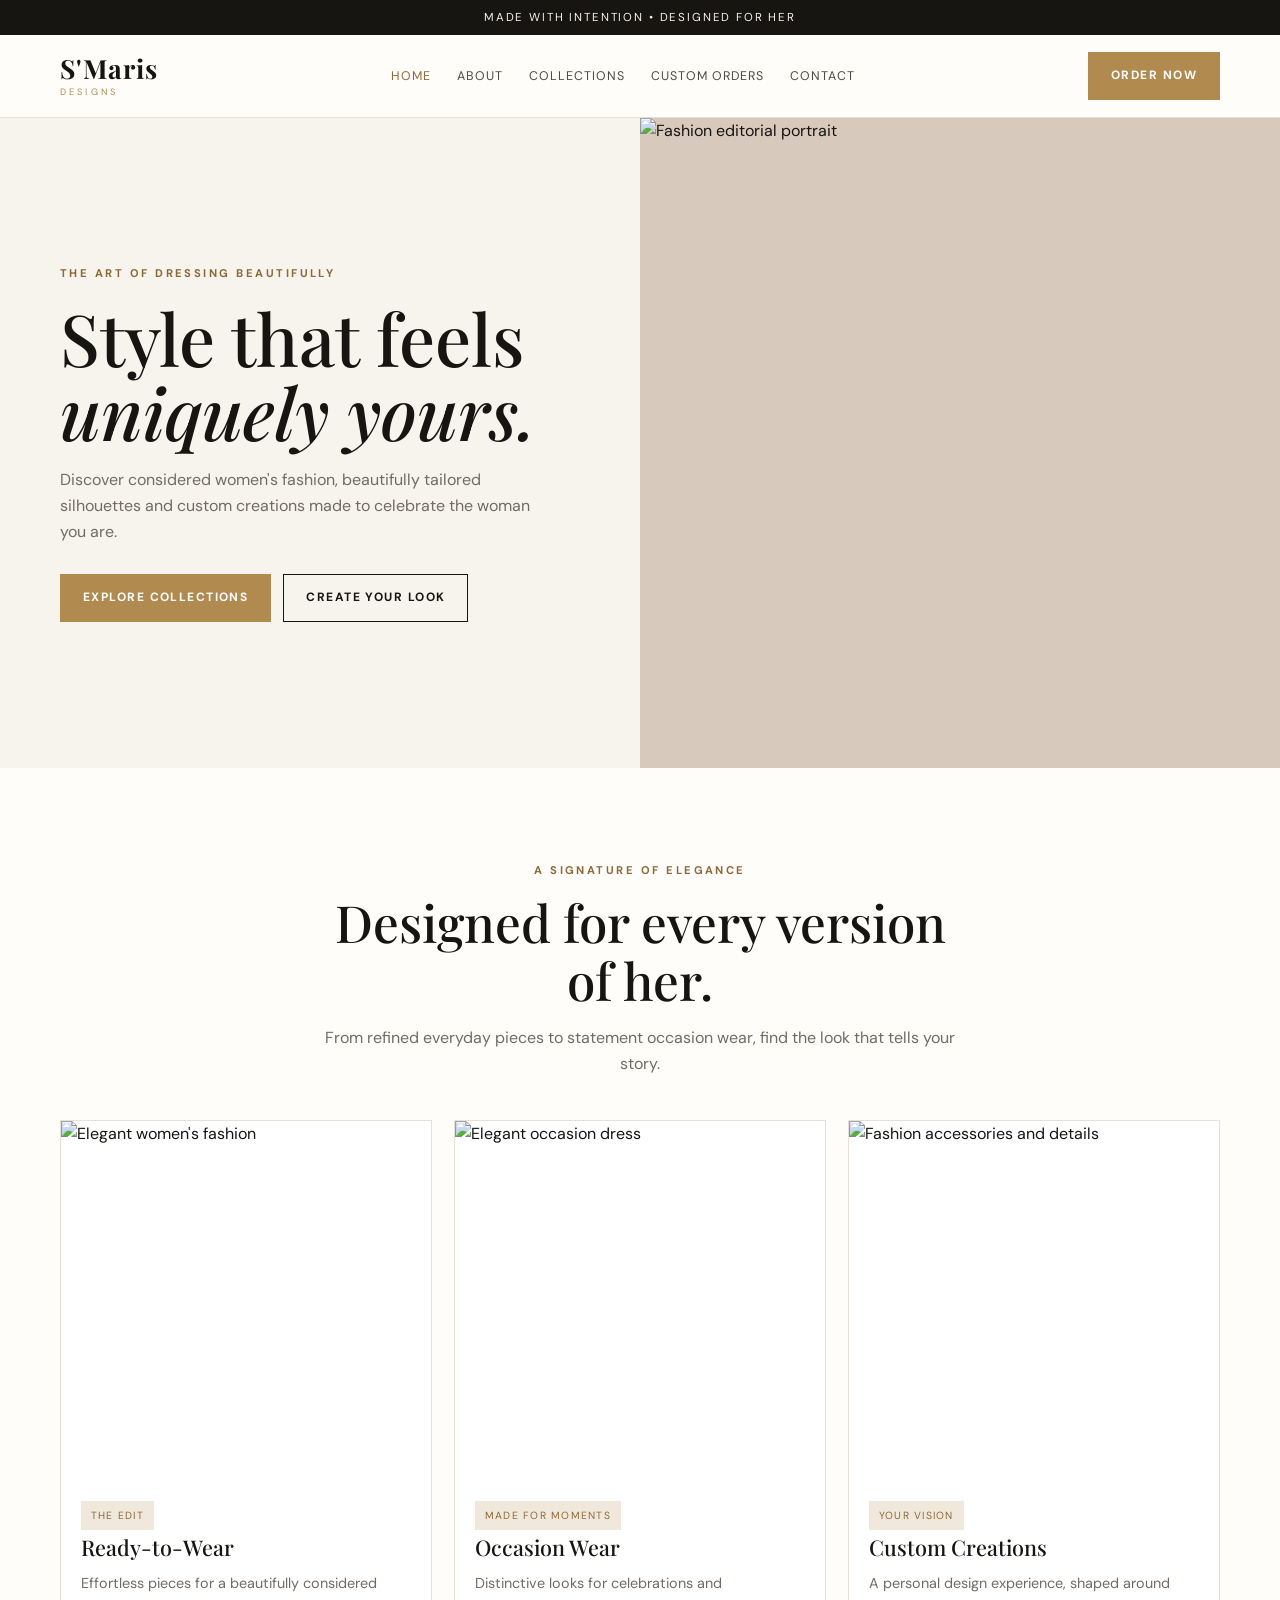
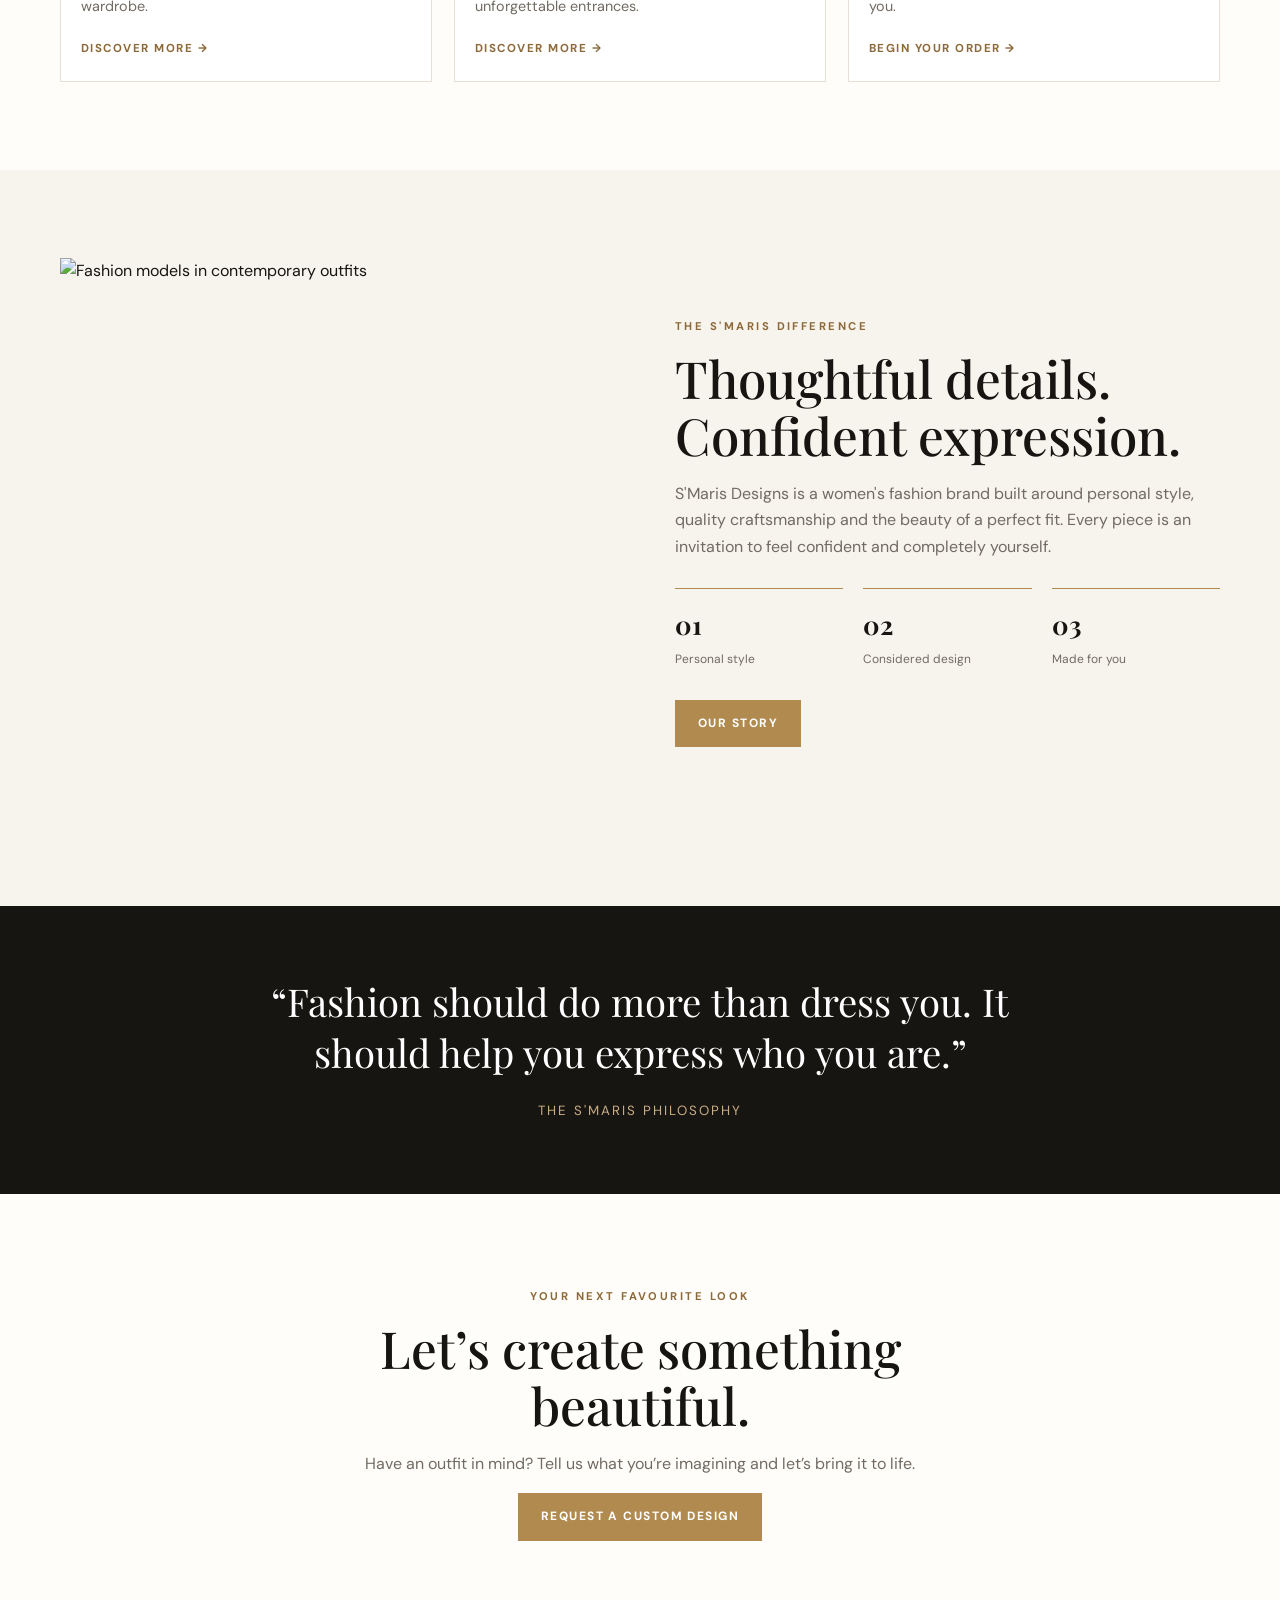
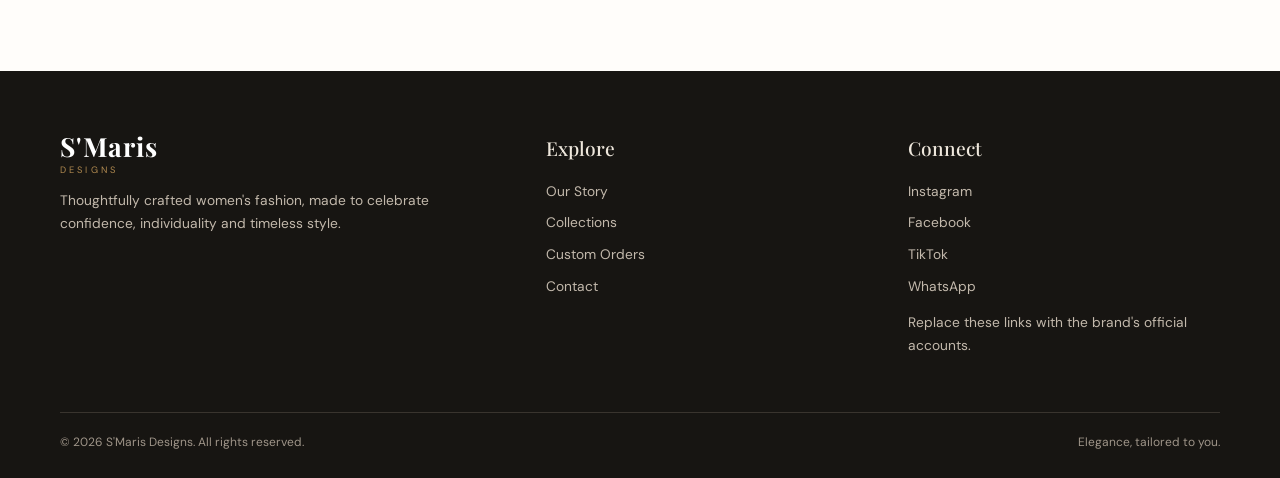
==== smarisdesigns/index.html @ c517f060 "added" ====
<!doctype html><html lang="en"><head><meta charset="utf-8"><meta name="viewport" content="width=device-width, initial-scale=1"><meta name="description" content="S'Maris Designs — elegant women's fashion, thoughtfully made."><title>Home | S'Maris Designs</title><link rel="stylesheet" href="assets/style.css"></head><body><div class="topline">Made with intention • Designed for her</div><header class="header"><div class="container nav-wrap"><a class="brand" href="index.html"><strong>S'Maris</strong><small>DESIGNS</small></a><button class="menu-toggle" aria-label="Open navigation" aria-expanded="false">☰</button><nav class="nav"><a class="active" href="index.html">Home</a><a class="" href="about.html">About</a><a class="" href="collections.html">Collections</a><a class="" href="custom-orders.html">Custom Orders</a><a class="" href="contact.html">Contact</a></nav><a class="btn" href="custom-orders.html">Order Now</a></div></header>
<main>
<section class="hero"><div class="hero-copy"><span class="eyebrow">The art of dressing beautifully</span><h1>Style that feels<br><em>uniquely yours.</em></h1><p>Discover considered women's fashion, beautifully tailored silhouettes and custom creations made to celebrate the woman you are.</p><div class="hero-actions"><a class="btn" href="collections.html">Explore Collections</a><a class="btn btn-outline" href="custom-orders.html">Create Your Look</a></div></div><div class="hero-image"><img src="https://images.unsplash.com/photo-1539109136881-3be0616acf4b?auto=format&fit=crop&w=1200&q=85" alt="Fashion editorial portrait"></div></section>
<section class="section"><div class="container"><div class="section-head"><span class="eyebrow">A signature of elegance</span><h2>Designed for every version of her.</h2><p>From refined everyday pieces to statement occasion wear, find the look that tells your story.</p></div><div class="grid">
<article class="card"><img src="https://images.unsplash.com/photo-1539109136881-3be0616acf4b?auto=format&fit=crop&w=900&q=85" alt="Elegant women's fashion"><div class="card-body"><span class="badge">The edit</span><h3>Ready-to-Wear</h3><p>Effortless pieces for a beautifully considered wardrobe.</p><a class="text-link" href="collections.html">Discover more →</a></div></article>
<article class="card"><img src="https://images.unsplash.com/photo-1595777457583-95e059d581b8?auto=format&fit=crop&w=900&q=85" alt="Elegant occasion dress"><div class="card-body"><span class="badge">Made for moments</span><h3>Occasion Wear</h3><p>Distinctive looks for celebrations and unforgettable entrances.</p><a class="text-link" href="collections.html">Discover more →</a></div></article>
<article class="card"><img src="https://images.unsplash.com/photo-1599643478518-a784e5dc4c8f?auto=format&fit=crop&w=900&q=85" alt="Fashion accessories and details"><div class="card-body"><span class="badge">Your vision</span><h3>Custom Creations</h3><p>A personal design experience, shaped around you.</p><a class="text-link" href="custom-orders.html">Begin your order →</a></div></article>
</div></div></section>
<section class="section soft"><div class="container split"><img src="https://images.unsplash.com/photo-1483985988355-763728e1935b?auto=format&fit=crop&w=1100&q=85" alt="Fashion models in contemporary outfits"><div class="split-copy"><span class="eyebrow">The S'Maris difference</span><h2>Thoughtful details.<br>Confident expression.</h2><p>S'Maris Designs is a women's fashion brand built around personal style, quality craftsmanship and the beauty of a perfect fit. Every piece is an invitation to feel confident and completely yourself.</p><div class="stats"><div class="stat"><strong>01</strong><span>Personal style</span></div><div class="stat"><strong>02</strong><span>Considered design</span></div><div class="stat"><strong>03</strong><span>Made for you</span></div></div><p style="margin-top:28px"><a class="btn" href="about.html">Our Story</a></p></div></div></section>
<section class="quote"><blockquote>“Fashion should do more than dress you. It should help you express who you are.”</blockquote><small>The S'Maris philosophy</small></section>
<section class="section"><div class="container section-head"><span class="eyebrow">Your next favourite look</span><h2>Let’s create something beautiful.</h2><p>Have an outfit in mind? Tell us what you’re imagining and let’s bring it to life.</p><a class="btn" href="custom-orders.html">Request a Custom Design</a></div></section>
</main><footer class="footer"><div class="container"><div class="footer-grid"><div><a class="brand" href="index.html"><strong style="color:#fff">S'Maris</strong><small>DESIGNS</small></a><p>Thoughtfully crafted women's fashion, made to celebrate confidence, individuality and timeless style.</p></div><div><h4>Explore</h4><div class="footer-links"><a href="about.html">Our Story</a><a href="collections.html">Collections</a><a href="custom-orders.html">Custom Orders</a><a href="contact.html">Contact</a></div></div><div><h4>Connect</h4><div class="footer-links"><a href="https://instagram.com/" target="_blank" rel="noreferrer">Instagram</a><a href="https://facebook.com/" target="_blank" rel="noreferrer">Facebook</a><a href="https://tiktok.com/" target="_blank" rel="noreferrer">TikTok</a><a href="https://wa.me/" target="_blank" rel="noreferrer">WhatsApp</a></div><p>Replace these links with the brand's official accounts.</p></div></div><div class="footer-bottom"><span>© <span data-year></span> S'Maris Designs. All rights reserved.</span><span>Elegance, tailored to you.</span></div></div></footer><div class="mobile-cta"><a class="btn" href="custom-orders.html">Start a Custom Order</a></div><script src="assets/script.js"></script></body></html>
---- smarisdesigns/assets/style.css ----
@import url('https://fonts.googleapis.com/css2?family=DM+Sans:wght@400;500;600;700&family=Playfair+Display:wght@500;600;700&display=swap');
:root{--ink:#171512;--muted:#716b63;--gold:#b18a50;--gold-dark:#8d6938;--cream:#f7f3ed;--paper:#fffdfa;--line:#e8e0d5;--rose:#e9d9d1}
*{box-sizing:border-box}html{scroll-behavior:smooth}body{margin:0;background:var(--paper);color:var(--ink);font-family:'DM Sans',sans-serif;line-height:1.65}a{color:inherit;text-decoration:none}img{display:block;width:100%;object-fit:cover}button,input,select,textarea{font:inherit}.container{width:min(1160px,calc(100% - 40px));margin:auto}.topline{background:var(--ink);color:#f8f2e9;text-align:center;padding:8px 15px;font-size:.72rem;letter-spacing:.16em;text-transform:uppercase}.header{position:sticky;top:0;z-index:20;background:rgba(255,253,250,.96);backdrop-filter:blur(12px);border-bottom:1px solid var(--line)}.nav-wrap{min-height:82px;display:flex;align-items:center;justify-content:space-between;gap:24px}.brand{display:flex;flex-direction:column;line-height:1}.brand strong{font-family:'Playfair Display',serif;font-size:1.65rem;letter-spacing:.04em}.brand small{font-size:.58rem;letter-spacing:.34em;text-transform:uppercase;color:var(--gold);margin-top:7px}.nav{display:flex;align-items:center;gap:26px}.nav a{font-size:.78rem;letter-spacing:.08em;text-transform:uppercase;color:#4e4942}.nav a:hover,.nav a.active{color:var(--gold-dark)}.btn{display:inline-flex;align-items:center;justify-content:center;padding:13px 22px;background:var(--gold);color:white;border:1px solid var(--gold);font-size:.75rem;font-weight:700;letter-spacing:.12em;text-transform:uppercase;transition:.2s;cursor:pointer}.btn:hover{background:var(--gold-dark);border-color:var(--gold-dark);transform:translateY(-1px)}.btn-outline{background:transparent;color:var(--ink);border-color:var(--ink)}.btn-outline:hover{color:white}.menu-toggle{display:none;background:none;border:0;font-size:1.5rem}.hero{min-height:650px;display:grid;grid-template-columns:1fr 1fr;background:var(--cream)}.hero-copy{display:flex;flex-direction:column;justify-content:center;padding:80px max(40px,calc((100vw - 1160px)/2)) 80px max(40px,calc((100vw - 1160px)/2));padding-right:45px}.eyebrow{color:var(--gold-dark);font-size:.7rem;font-weight:700;letter-spacing:.22em;text-transform:uppercase}.hero h1,.page-hero h1{font-family:'Playfair Display',serif;font-weight:500;font-size:clamp(3rem,5.6vw,5.8rem);line-height:1.03;margin:18px 0}.hero p{max-width:480px;color:var(--muted);font-size:1rem;margin:0 0 28px}.hero-image{min-height:650px;background:#d8c9bd}.hero-image img{height:100%;min-height:650px}.hero-actions{display:flex;gap:12px;flex-wrap:wrap}.section{padding:88px 0}.section.soft{background:var(--cream)}.section-head{text-align:center;max-width:650px;margin:0 auto 42px}.section-head h2,.split-copy h2{font-family:'Playfair Display',serif;font-size:clamp(2.2rem,4vw,3.4rem);font-weight:500;line-height:1.12;margin:12px 0}.section-head p,.muted{color:var(--muted)}.grid{display:grid;grid-template-columns:repeat(3,1fr);gap:22px}.card{background:white;border:1px solid var(--line)}.card img{height:360px}.card-body{padding:20px}.card h3{font-family:'Playfair Display',serif;font-size:1.35rem;font-weight:500;margin:0 0 6px}.card p{color:var(--muted);font-size:.9rem;margin:0 0 15px}.text-link{font-size:.72rem;text-transform:uppercase;letter-spacing:.13em;font-weight:700;color:var(--gold-dark)}.split{display:grid;grid-template-columns:1fr 1fr;gap:70px;align-items:center}.split img{height:560px}.split-copy p{color:var(--muted)}.stats{display:grid;grid-template-columns:repeat(3,1fr);gap:20px;margin-top:28px}.stat{border-top:1px solid var(--gold);padding-top:14px}.stat strong{display:block;font-family:'Playfair Display',serif;font-size:1.6rem}.stat span{font-size:.75rem;color:var(--muted)}.quote{background:var(--ink);color:#fff;padding:70px 25px;text-align:center}.quote blockquote{max-width:800px;margin:0 auto 18px;font-family:'Playfair Display',serif;font-size:clamp(1.6rem,3vw,2.5rem);line-height:1.35}.quote small{color:#c9ad83;letter-spacing:.15em;text-transform:uppercase}.page-hero{padding:100px 20px;background:var(--cream);text-align:center}.page-hero h1{font-size:clamp(2.8rem,5vw,4.7rem);margin:12px 0}.page-hero p{max-width:650px;margin:auto;color:var(--muted)}.filters{display:flex;justify-content:center;gap:10px;flex-wrap:wrap;margin:0 0 34px}.filter{padding:9px 15px;border:1px solid var(--line);background:white;color:var(--muted);font-size:.72rem;letter-spacing:.08em;text-transform:uppercase;cursor:pointer}.filter.active,.filter:hover{background:var(--ink);color:white;border-color:var(--ink)}.form-shell{max-width:850px;margin:auto;background:white;border:1px solid var(--line);padding:clamp(24px,5vw,48px)}.form-grid{display:grid;grid-template-columns:1fr 1fr;gap:18px}.field{display:flex;flex-direction:column;gap:7px}.field.full{grid-column:1/-1}.field label{font-size:.76rem;font-weight:700;letter-spacing:.05em}.field input,.field select,.field textarea{width:100%;border:1px solid #dcd4c9;background:#fffdfa;padding:13px;color:var(--ink);outline:none}.field input:focus,.field select:focus,.field textarea:focus{border-color:var(--gold)}.field textarea{min-height:130px;resize:vertical}.hint{font-size:.76rem;color:var(--muted)}.notice{padding:14px 16px;background:var(--cream);border-left:3px solid var(--gold);font-size:.84rem;color:var(--muted);margin:20px 0}.contact-grid{display:grid;grid-template-columns:.85fr 1.15fr;gap:55px}.contact-item{padding:18px 0;border-bottom:1px solid var(--line)}.contact-item strong{display:block;font-family:'Playfair Display',serif;font-size:1.2rem}.contact-item span{color:var(--muted);font-size:.9rem}.footer{background:#171512;color:#eee7dc;padding:62px 0 25px}.footer-grid{display:grid;grid-template-columns:1.4fr 1fr 1fr;gap:50px}.footer p,.footer a{color:#c3b9ac;font-size:.86rem}.footer h4{font-family:'Playfair Display',serif;font-size:1.2rem;font-weight:500;margin:0 0 15px}.footer-links{display:grid;gap:9px}.footer-bottom{border-top:1px solid #39342e;margin-top:42px;padding-top:20px;display:flex;justify-content:space-between;gap:20px;color:#9f9589;font-size:.75rem}.badge{display:inline-block;padding:6px 10px;background:#f1e8dc;color:var(--gold-dark);font-size:.65rem;letter-spacing:.12em;text-transform:uppercase}.gallery-grid{columns:3;column-gap:18px}.gallery-grid img{margin-bottom:18px;break-inside:avoid}.empty-state{display:none;text-align:center;color:var(--muted);padding:30px}.mobile-cta{display:none}
@media(max-width:850px){.nav{gap:14px}.nav a{font-size:.68rem}.nav-wrap>.btn{display:none}.hero{grid-template-columns:1fr}.hero-copy{padding:70px 30px}.hero-image,.hero-image img{min-height:470px;height:470px}.split{gap:35px}.grid{grid-template-columns:repeat(2,1fr)}.contact-grid{gap:30px}}
@media(max-width:650px){.container{width:min(100% - 30px,1160px)}.nav-wrap{min-height:70px}.menu-toggle{display:block}.nav{display:none;position:absolute;top:70px;left:0;right:0;background:var(--paper);padding:22px 25px 28px;border-bottom:1px solid var(--line);flex-direction:column;align-items:flex-start}.nav.open{display:flex}.nav a{font-size:.8rem}.hero-copy{padding:60px 25px}.hero-image,.hero-image img{min-height:390px;height:390px}.section{padding:65px 0}.grid{grid-template-columns:1fr}.card img{height:420px}.split,.contact-grid{grid-template-columns:1fr}.split img{height:420px}.stats{gap:10px}.stat strong{font-size:1.25rem}.form-grid{grid-template-columns:1fr}.field.full{grid-column:auto}.page-hero{padding:75px 20px}.footer-grid{grid-template-columns:1fr;gap:28px}.footer-bottom{flex-direction:column}.gallery-grid{columns:2}.mobile-cta{display:block;position:fixed;bottom:0;left:0;right:0;z-index:15;background:rgba(255,253,250,.96);padding:10px 15px;border-top:1px solid var(--line)}.mobile-cta .btn{width:100%}body{padding-bottom:65px}}
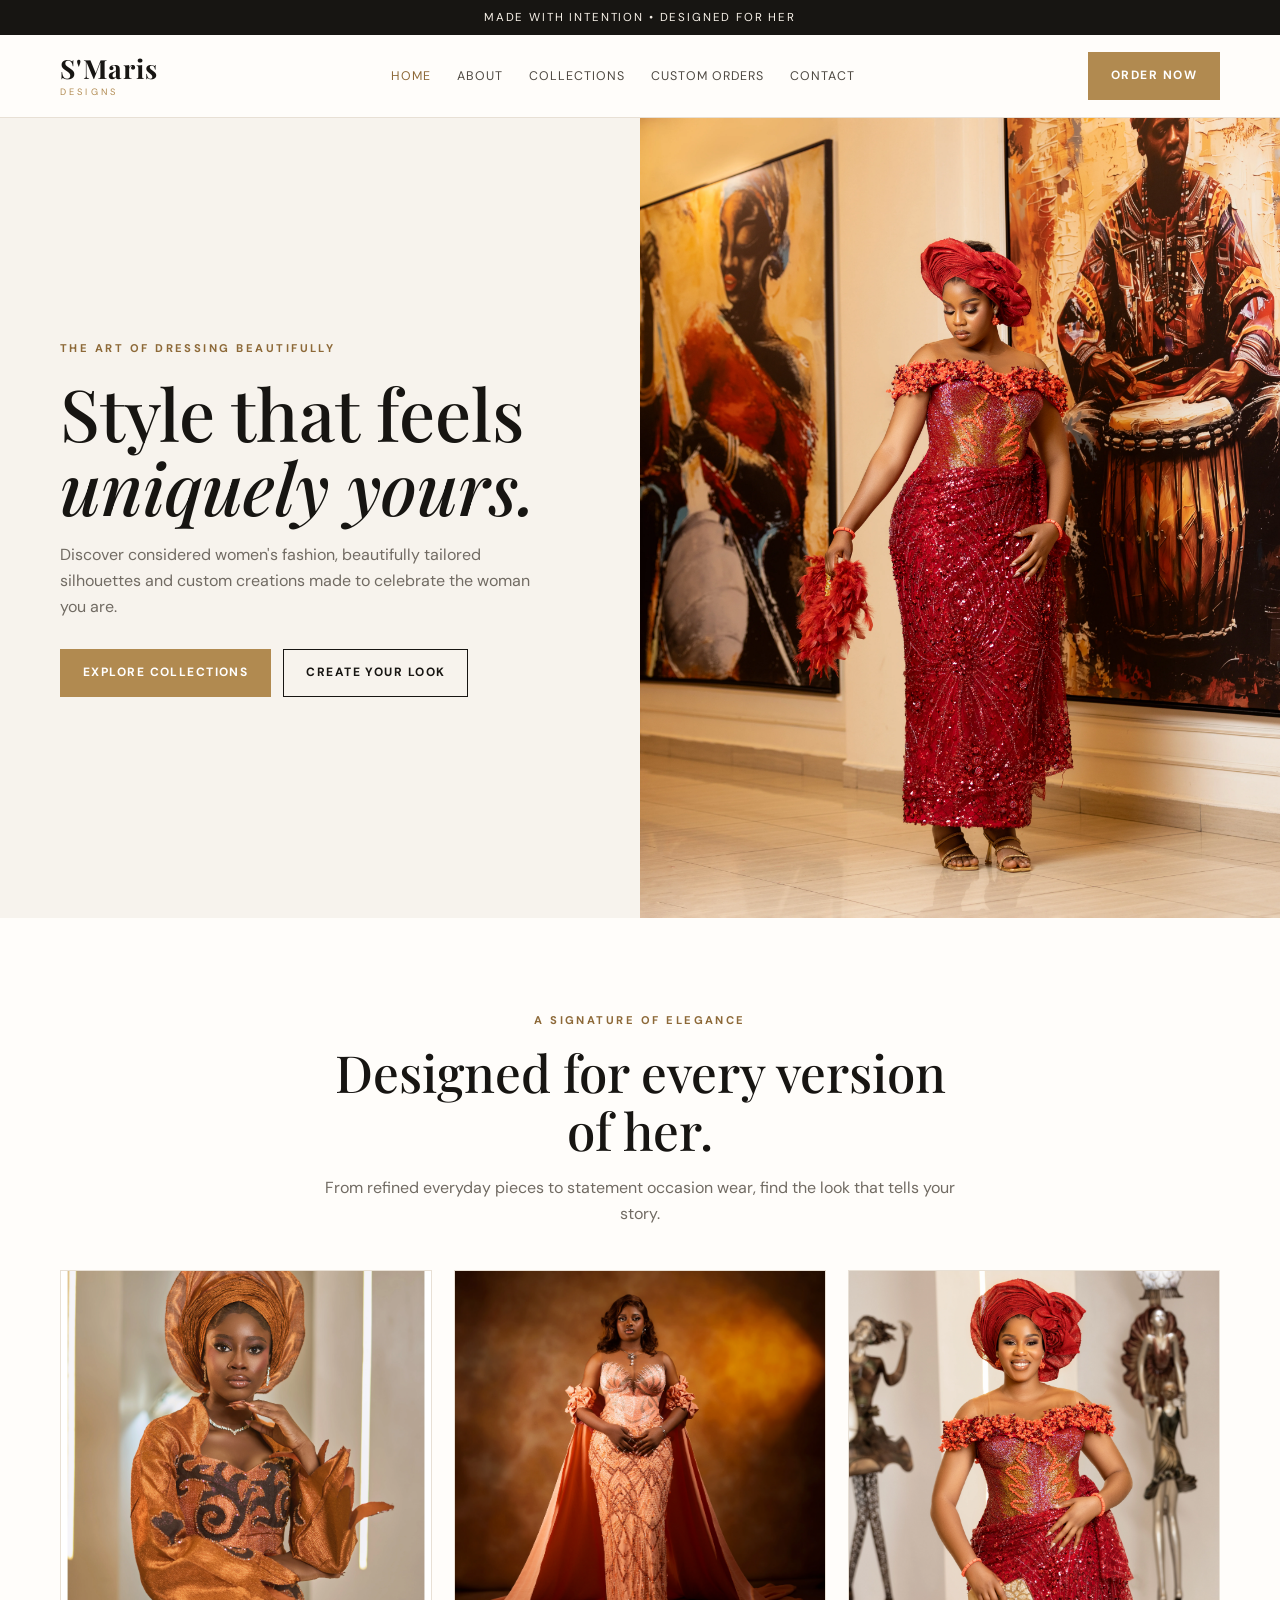
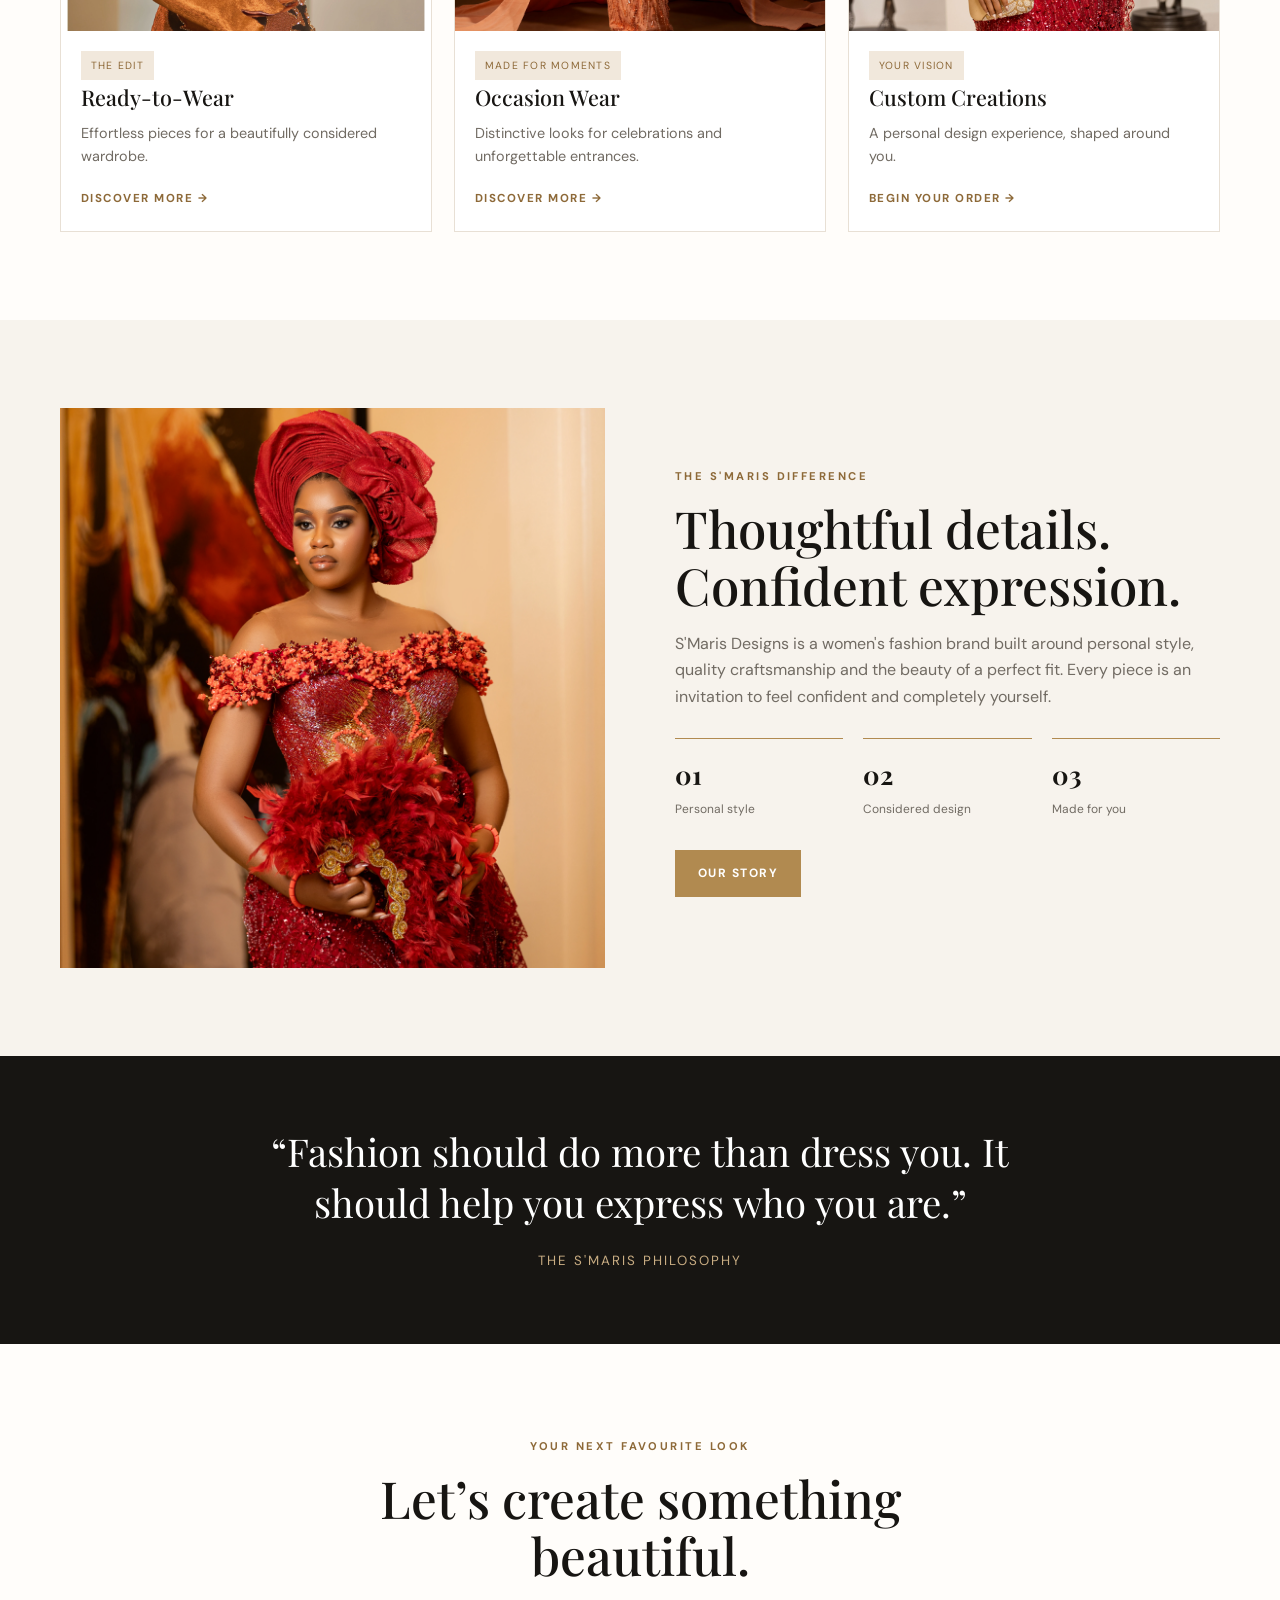
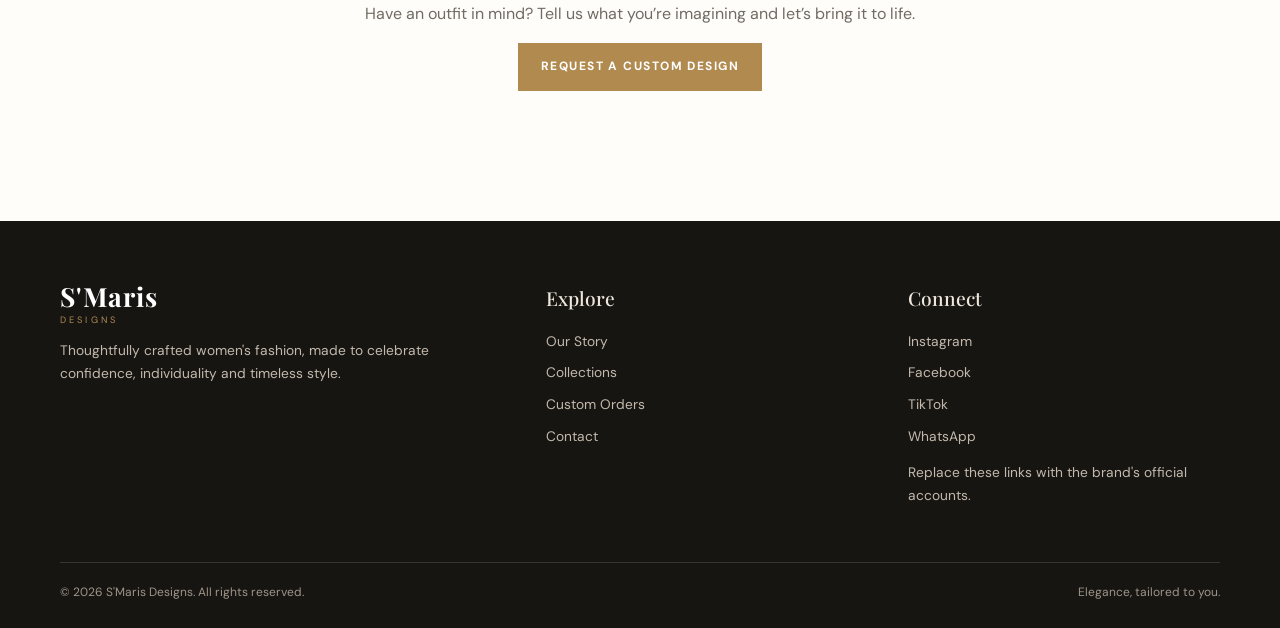
==== commit 1d26395e: "added" ====
--- a/smarisdesigns/index.html
+++ b/smarisdesigns/index.html
@@ -1,12 +1,137 @@
-<!doctype html><html lang="en"><head><meta charset="utf-8"><meta name="viewport" content="width=device-width, initial-scale=1"><meta name="description" content="S'Maris Designs — elegant women's fashion, thoughtfully made."><title>Home | S'Maris Designs</title><link rel="stylesheet" href="assets/style.css"></head><body><div class="topline">Made with intention • Designed for her</div><header class="header"><div class="container nav-wrap"><a class="brand" href="index.html"><strong>S'Maris</strong><small>DESIGNS</small></a><button class="menu-toggle" aria-label="Open navigation" aria-expanded="false">☰</button><nav class="nav"><a class="active" href="index.html">Home</a><a class="" href="about.html">About</a><a class="" href="collections.html">Collections</a><a class="" href="custom-orders.html">Custom Orders</a><a class="" href="contact.html">Contact</a></nav><a class="btn" href="custom-orders.html">Order Now</a></div></header>
-<main>
-<section class="hero"><div class="hero-copy"><span class="eyebrow">The art of dressing beautifully</span><h1>Style that feels<br><em>uniquely yours.</em></h1><p>Discover considered women's fashion, beautifully tailored silhouettes and custom creations made to celebrate the woman you are.</p><div class="hero-actions"><a class="btn" href="collections.html">Explore Collections</a><a class="btn btn-outline" href="custom-orders.html">Create Your Look</a></div></div><div class="hero-image"><img src="https://images.unsplash.com/photo-1539109136881-3be0616acf4b?auto=format&fit=crop&w=1200&q=85" alt="Fashion editorial portrait"></div></section>
-<section class="section"><div class="container"><div class="section-head"><span class="eyebrow">A signature of elegance</span><h2>Designed for every version of her.</h2><p>From refined everyday pieces to statement occasion wear, find the look that tells your story.</p></div><div class="grid">
-<article class="card"><img src="https://images.unsplash.com/photo-1539109136881-3be0616acf4b?auto=format&fit=crop&w=900&q=85" alt="Elegant women's fashion"><div class="card-body"><span class="badge">The edit</span><h3>Ready-to-Wear</h3><p>Effortless pieces for a beautifully considered wardrobe.</p><a class="text-link" href="collections.html">Discover more →</a></div></article>
-<article class="card"><img src="https://images.unsplash.com/photo-1595777457583-95e059d581b8?auto=format&fit=crop&w=900&q=85" alt="Elegant occasion dress"><div class="card-body"><span class="badge">Made for moments</span><h3>Occasion Wear</h3><p>Distinctive looks for celebrations and unforgettable entrances.</p><a class="text-link" href="collections.html">Discover more →</a></div></article>
-<article class="card"><img src="https://images.unsplash.com/photo-1599643478518-a784e5dc4c8f?auto=format&fit=crop&w=900&q=85" alt="Fashion accessories and details"><div class="card-body"><span class="badge">Your vision</span><h3>Custom Creations</h3><p>A personal design experience, shaped around you.</p><a class="text-link" href="custom-orders.html">Begin your order →</a></div></article>
-</div></div></section>
-<section class="section soft"><div class="container split"><img src="https://images.unsplash.com/photo-1483985988355-763728e1935b?auto=format&fit=crop&w=1100&q=85" alt="Fashion models in contemporary outfits"><div class="split-copy"><span class="eyebrow">The S'Maris difference</span><h2>Thoughtful details.<br>Confident expression.</h2><p>S'Maris Designs is a women's fashion brand built around personal style, quality craftsmanship and the beauty of a perfect fit. Every piece is an invitation to feel confident and completely yourself.</p><div class="stats"><div class="stat"><strong>01</strong><span>Personal style</span></div><div class="stat"><strong>02</strong><span>Considered design</span></div><div class="stat"><strong>03</strong><span>Made for you</span></div></div><p style="margin-top:28px"><a class="btn" href="about.html">Our Story</a></p></div></div></section>
-<section class="quote"><blockquote>“Fashion should do more than dress you. It should help you express who you are.”</blockquote><small>The S'Maris philosophy</small></section>
-<section class="section"><div class="container section-head"><span class="eyebrow">Your next favourite look</span><h2>Let’s create something beautiful.</h2><p>Have an outfit in mind? Tell us what you’re imagining and let’s bring it to life.</p><a class="btn" href="custom-orders.html">Request a Custom Design</a></div></section>
-</main><footer class="footer"><div class="container"><div class="footer-grid"><div><a class="brand" href="index.html"><strong style="color:#fff">S'Maris</strong><small>DESIGNS</small></a><p>Thoughtfully crafted women's fashion, made to celebrate confidence, individuality and timeless style.</p></div><div><h4>Explore</h4><div class="footer-links"><a href="about.html">Our Story</a><a href="collections.html">Collections</a><a href="custom-orders.html">Custom Orders</a><a href="contact.html">Contact</a></div></div><div><h4>Connect</h4><div class="footer-links"><a href="https://instagram.com/" target="_blank" rel="noreferrer">Instagram</a><a href="https://facebook.com/" target="_blank" rel="noreferrer">Facebook</a><a href="https://tiktok.com/" target="_blank" rel="noreferrer">TikTok</a><a href="https://wa.me/" target="_blank" rel="noreferrer">WhatsApp</a></div><p>Replace these links with the brand's official accounts.</p></div></div><div class="footer-bottom"><span>© <span data-year></span> S'Maris Designs. All rights reserved.</span><span>Elegance, tailored to you.</span></div></div></footer><div class="mobile-cta"><a class="btn" href="custom-orders.html">Start a Custom Order</a></div><script src="assets/script.js"></script></body></html>+<!doctype html>
+<html lang="en">
+
+<head>
+    <meta charset="utf-8">
+    <meta name="viewport" content="width=device-width, initial-scale=1">
+    <meta name="description" content="S'Maris Designs — elegant women's fashion, thoughtfully made.">
+    <title>Home | S'Maris Designs</title>
+    <link rel="stylesheet" href="assets/style.css">
+     <script src="assets/script.js" defer></script>
+</head>
+
+<body>
+    <div class="topline">Made with intention • Designed for her</div>
+    <header class="header">
+        <div class="container nav-wrap"><a class="brand"
+                href="index.html"><strong>S'Maris</strong><small>DESIGNS</small></a><button class="menu-toggle"
+                aria-label="Open navigation" aria-expanded="false">☰</button>
+            <nav class="nav"><a class="active" href="index.html">Home</a><a class="" href="about.html">About</a><a
+                    class="" href="collections.html">Collections</a><a class="" href="custom-orders.html">Custom
+                    Orders</a><a class="" href="contact.html">Contact</a></nav><a class="btn"
+                href="custom-orders.html">Order Now</a>
+        </div>
+    </header>
+    <main>
+        <section class="hero">
+            <div class="hero-copy"><span class="eyebrow">The art of dressing beautifully</span>
+                <h1>Style that feels<br><em>uniquely yours.</em></h1>
+                <p>Discover considered women's fashion, beautifully tailored silhouettes and custom creations made to
+                    celebrate the woman you are.</p>
+                <div class="hero-actions"><a class="btn" href="collections.html">Explore Collections</a><a
+                        class="btn btn-outline" href="custom-orders.html">Create Your Look</a></div>
+            </div>
+            <div class="hero-image"><img
+                    src="images/KELV7002.webp"
+                    alt="Fashion editorial portrait"></div>
+        </section>
+        <section class="section">
+            <div class="container">
+                <div class="section-head"><span class="eyebrow">A signature of elegance</span>
+                    <h2>Designed for every version of her.</h2>
+                    <p>From refined everyday pieces to statement occasion wear, find the look that tells your story.</p>
+                </div>
+                <div class="grid">
+                    <article class="card"><img
+                            src="images/IMG_8133.webp"
+                            alt="Elegant women's fashion">
+                        <div class="card-body"><span class="badge">The edit</span>
+                            <h3>Ready-to-Wear</h3>
+                            <p>Effortless pieces for a beautifully considered wardrobe.</p><a class="text-link"
+                                href="collections.html">Discover more →</a>
+                        </div>
+                    </article>
+                    <article class="card"><img
+                            src="images/IMG_7005.webp"
+                            alt="Elegant occasion dress">
+                        <div class="card-body"><span class="badge">Made for moments</span>
+                            <h3>Occasion Wear</h3>
+                            <p>Distinctive looks for celebrations and unforgettable entrances.</p><a class="text-link"
+                                href="collections.html">Discover more →</a>
+                        </div>
+                    </article>
+                    <article class="card"><img
+                            src="images/KELV7092.webp"
+                            alt="Fashion accessories and details">
+                        <div class="card-body"><span class="badge">Your vision</span>
+                            <h3>Custom Creations</h3>
+                            <p>A personal design experience, shaped around you.</p><a class="text-link"
+                                href="custom-orders.html">Begin your order →</a>
+                        </div>
+                    </article>
+                </div>
+            </div>
+        </section>
+        <section class="section soft">
+            <div class="container split"><img
+                    src="images/KELV6989.webp"
+                    alt="Fashion models in contemporary outfits">
+                <div class="split-copy"><span class="eyebrow">The S'Maris difference</span>
+                    <h2>Thoughtful details.<br>Confident expression.</h2>
+                    <p>S'Maris Designs is a women's fashion brand built around personal style, quality craftsmanship and
+                        the beauty of a perfect fit. Every piece is an invitation to feel confident and completely
+                        yourself.</p>
+                    <div class="stats">
+                        <div class="stat"><strong>01</strong><span>Personal style</span></div>
+                        <div class="stat"><strong>02</strong><span>Considered design</span></div>
+                        <div class="stat"><strong>03</strong><span>Made for you</span></div>
+                    </div>
+                    <p style="margin-top:28px"><a class="btn" href="about.html">Our Story</a></p>
+                </div>
+            </div>
+        </section>
+        <section class="quote">
+            <blockquote>“Fashion should do more than dress you. It should help you express who you are.”</blockquote>
+            <small>The S'Maris philosophy</small>
+        </section>
+        <section class="section">
+            <div class="container section-head"><span class="eyebrow">Your next favourite look</span>
+                <h2>Let’s create something beautiful.</h2>
+                <p>Have an outfit in mind? Tell us what you’re imagining and let’s bring it to life.</p><a class="btn"
+                    href="custom-orders.html">Request a Custom Design</a>
+            </div>
+        </section>
+    </main>
+    <footer class="footer">
+        <div class="container">
+            <div class="footer-grid">
+                <div><a class="brand" href="index.html"><strong
+                            style="color:#fff">S'Maris</strong><small>DESIGNS</small></a>
+                    <p>Thoughtfully crafted women's fashion, made to celebrate confidence, individuality and timeless
+                        style.</p>
+                </div>
+                <div>
+                    <h4>Explore</h4>
+                    <div class="footer-links"><a href="about.html">Our Story</a><a
+                            href="collections.html">Collections</a><a href="custom-orders.html">Custom Orders</a><a
+                            href="contact.html">Contact</a></div>
+                </div>
+                <div>
+                    <h4>Connect</h4>
+                    <div class="footer-links"><a href="https://instagram.com/" target="_blank"
+                            rel="noreferrer">Instagram</a><a href="https://facebook.com/" target="_blank"
+                            rel="noreferrer">Facebook</a><a href="https://tiktok.com/" target="_blank"
+                            rel="noreferrer">TikTok</a><a href="https://wa.me/" target="_blank"
+                            rel="noreferrer">WhatsApp</a></div>
+                    <p>Replace these links with the brand's official accounts.</p>
+                </div>
+            </div>
+            <div class="footer-bottom"><span>© <span data-year></span> S'Maris Designs. All rights
+                    reserved.</span><span>Elegance, tailored to you.</span></div>
+        </div>
+    </footer>
+    <div class="mobile-cta"><a class="btn" href="custom-orders.html">Start a Custom Order</a></div>
+   
+</body>
+
+</html>
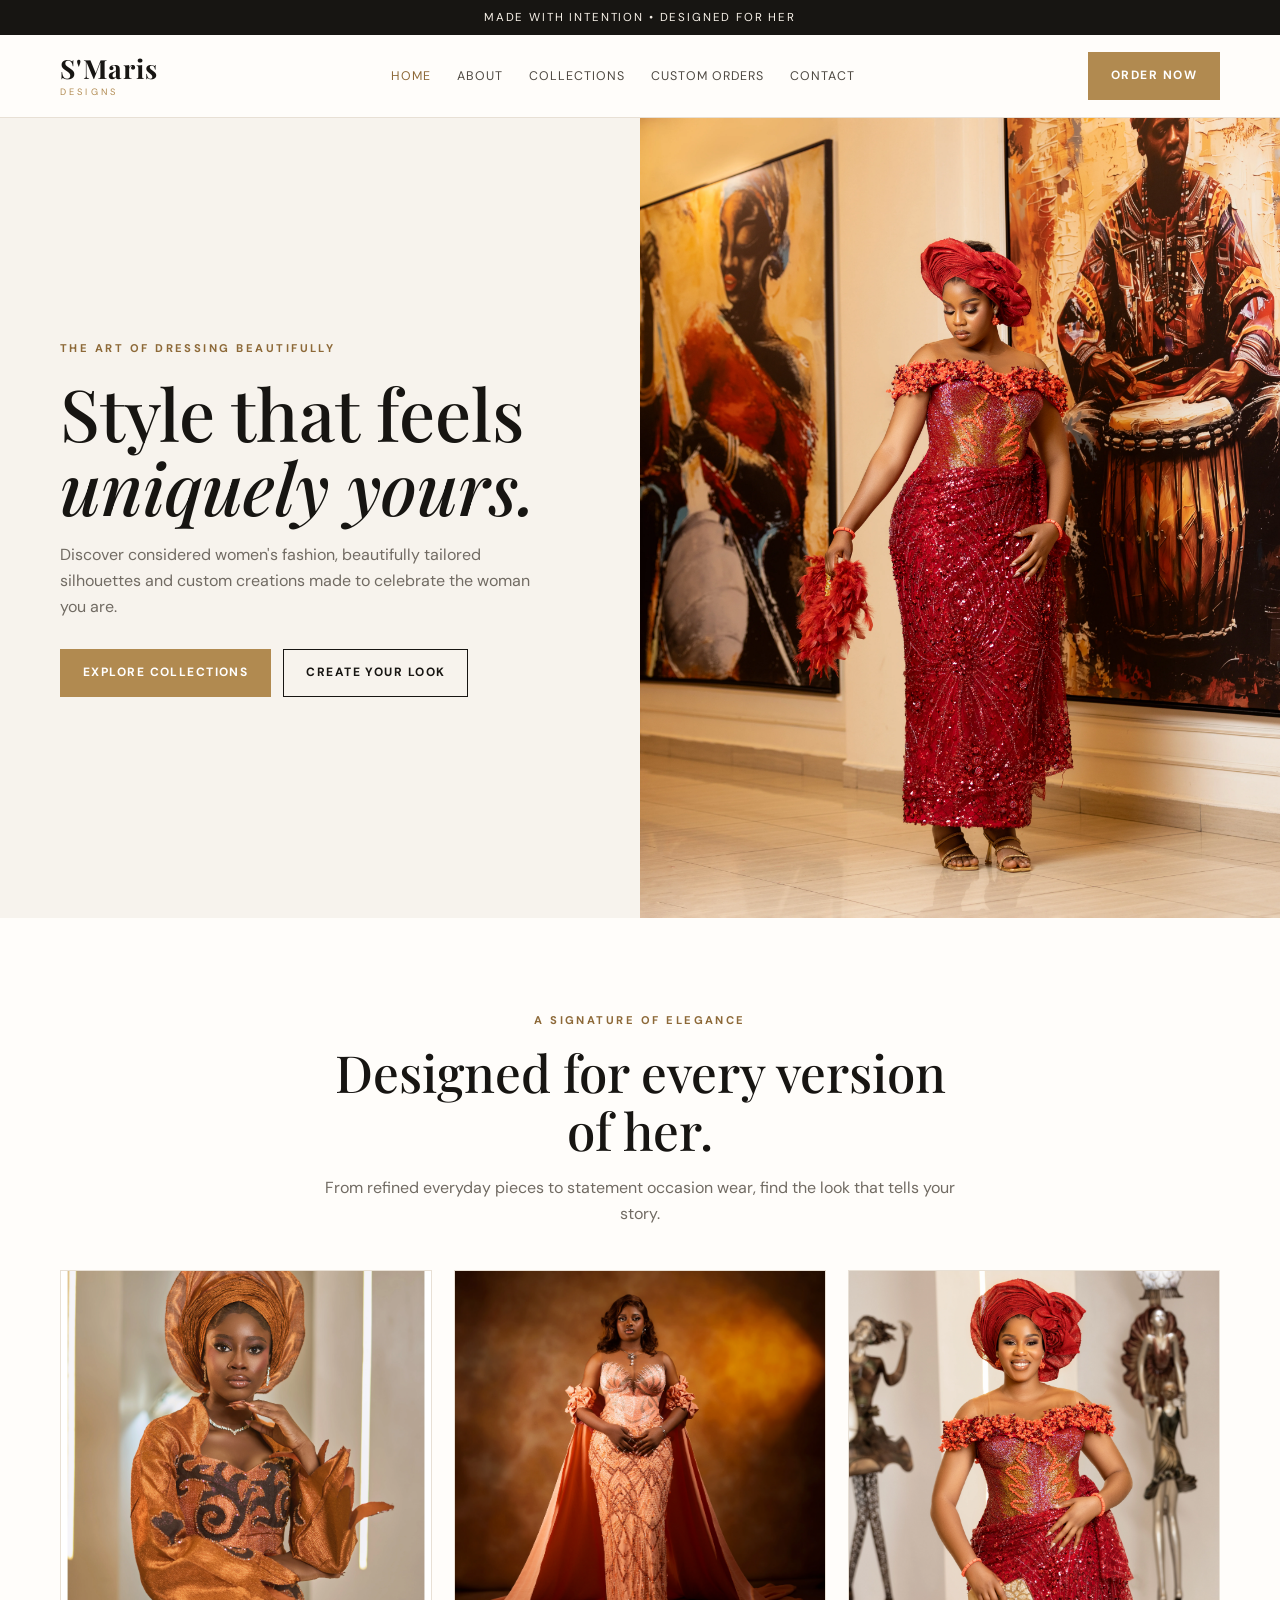
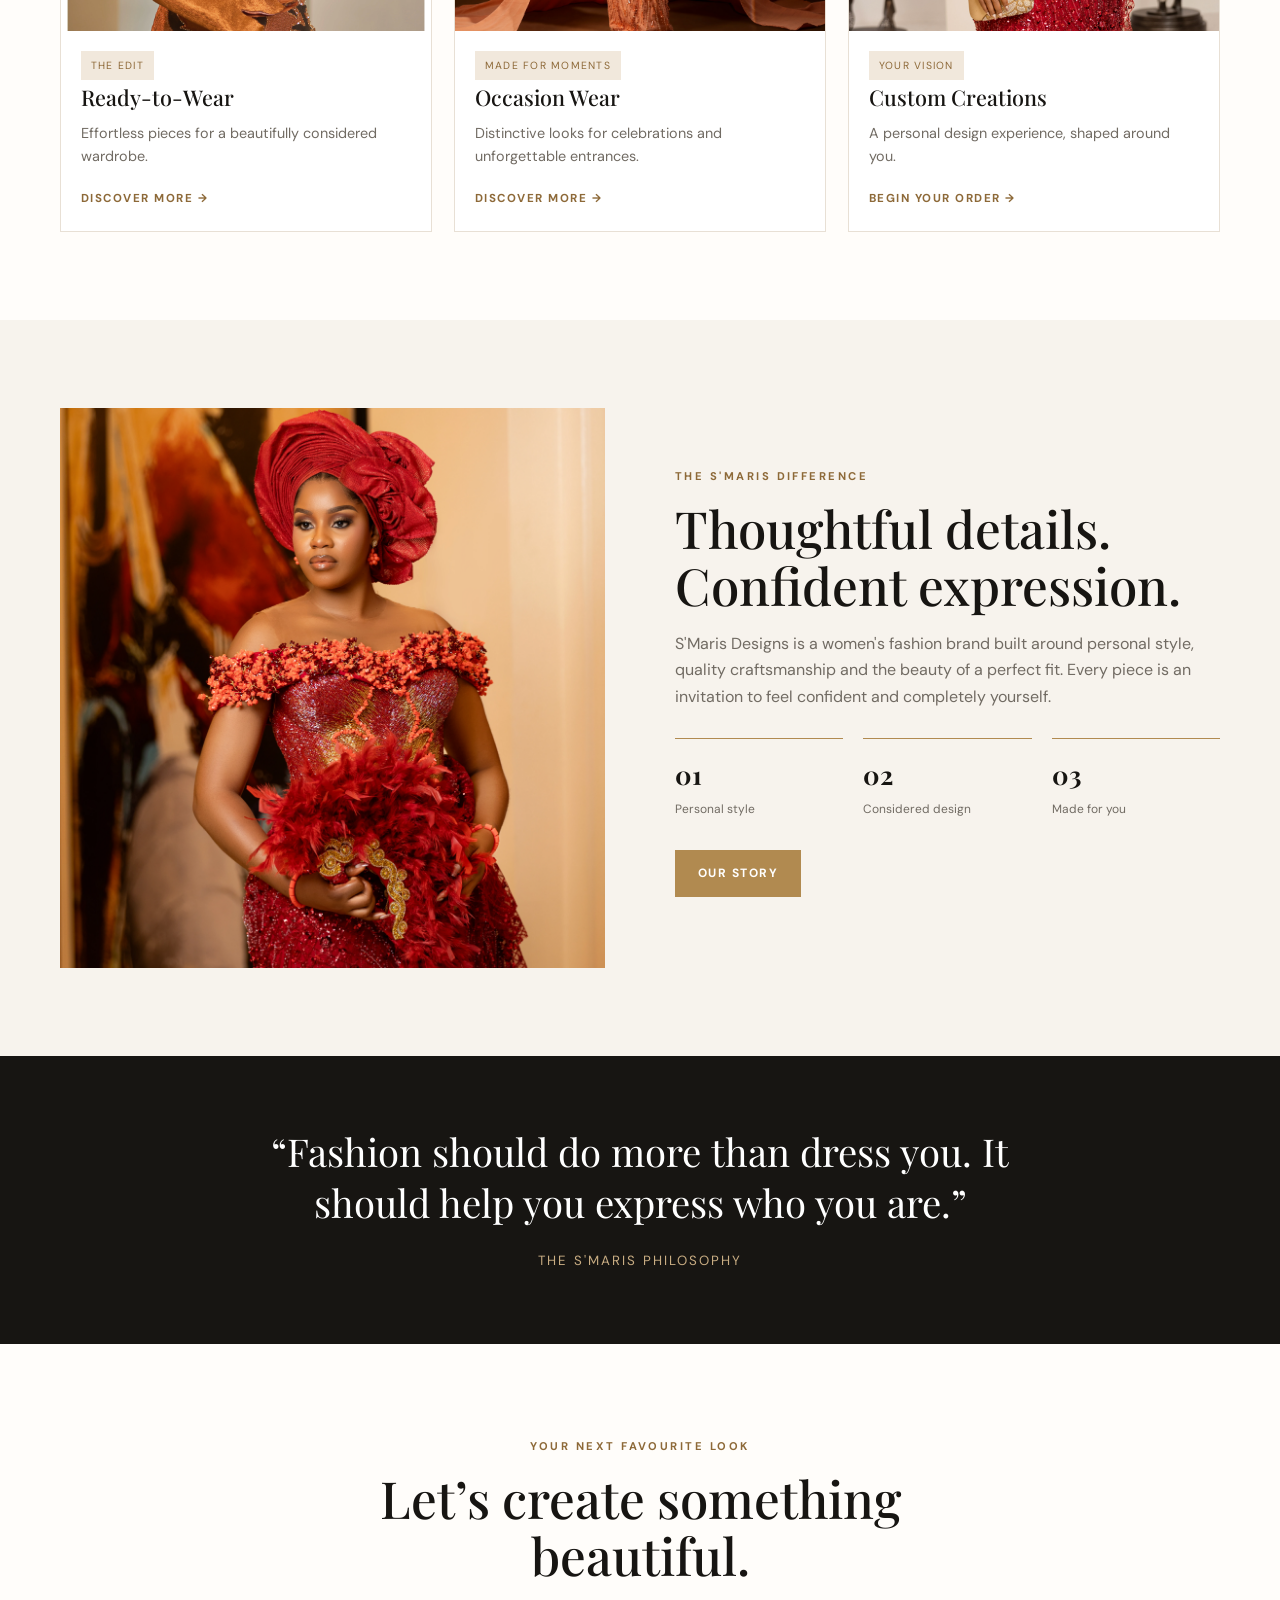
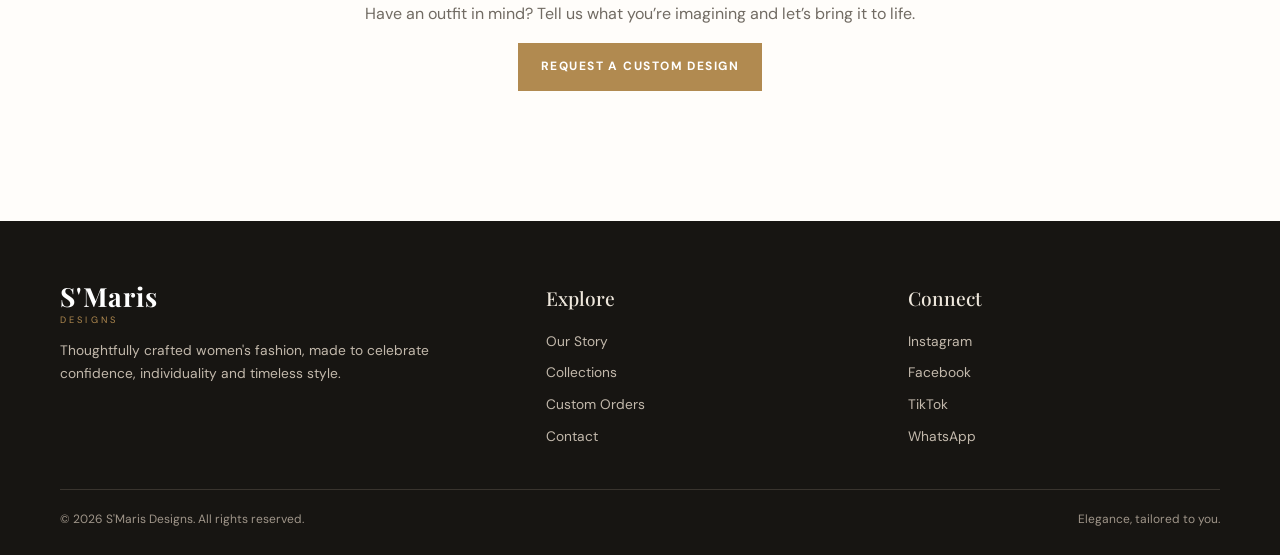
==== commit 649a9df6: "added" ====
--- a/smarisdesigns/index.html
+++ b/smarisdesigns/index.html
@@ -118,12 +118,16 @@
                 </div>
                 <div>
                     <h4>Connect</h4>
-                    <div class="footer-links"><a href="https://instagram.com/" target="_blank"
-                            rel="noreferrer">Instagram</a><a href="https://facebook.com/" target="_blank"
-                            rel="noreferrer">Facebook</a><a href="https://tiktok.com/" target="_blank"
-                            rel="noreferrer">TikTok</a><a href="https://wa.me/" target="_blank"
+                    <div class="footer-links"><a
+                            href="https://instagram.com/s_maris_designs?rpxt=azIwb29laDVxamd0&utm_source=qr"
+                            target="_blank"
+                            rel="noreferrer">Instagram</a><a
+                                href="https://facebook.com/share/1FSfnFGRhL/?mibextid=LQQJ4d" target="_blank"
+                            rel="noreferrer">Facebook</a><a
+                                href="https://tiktok.com/@s_marisdesigns?_r=1&_t=ZS-9BOEqVe2Po4"
+                                target="_blank"
+                            rel="noreferrer">TikTok</a><a href="https://wa.me/+2348108196182" target="_blank"
                             rel="noreferrer">WhatsApp</a></div>
-                    <p>Replace these links with the brand's official accounts.</p>
                 </div>
             </div>
             <div class="footer-bottom"><span>© <span data-year></span> S'Maris Designs. All rights
